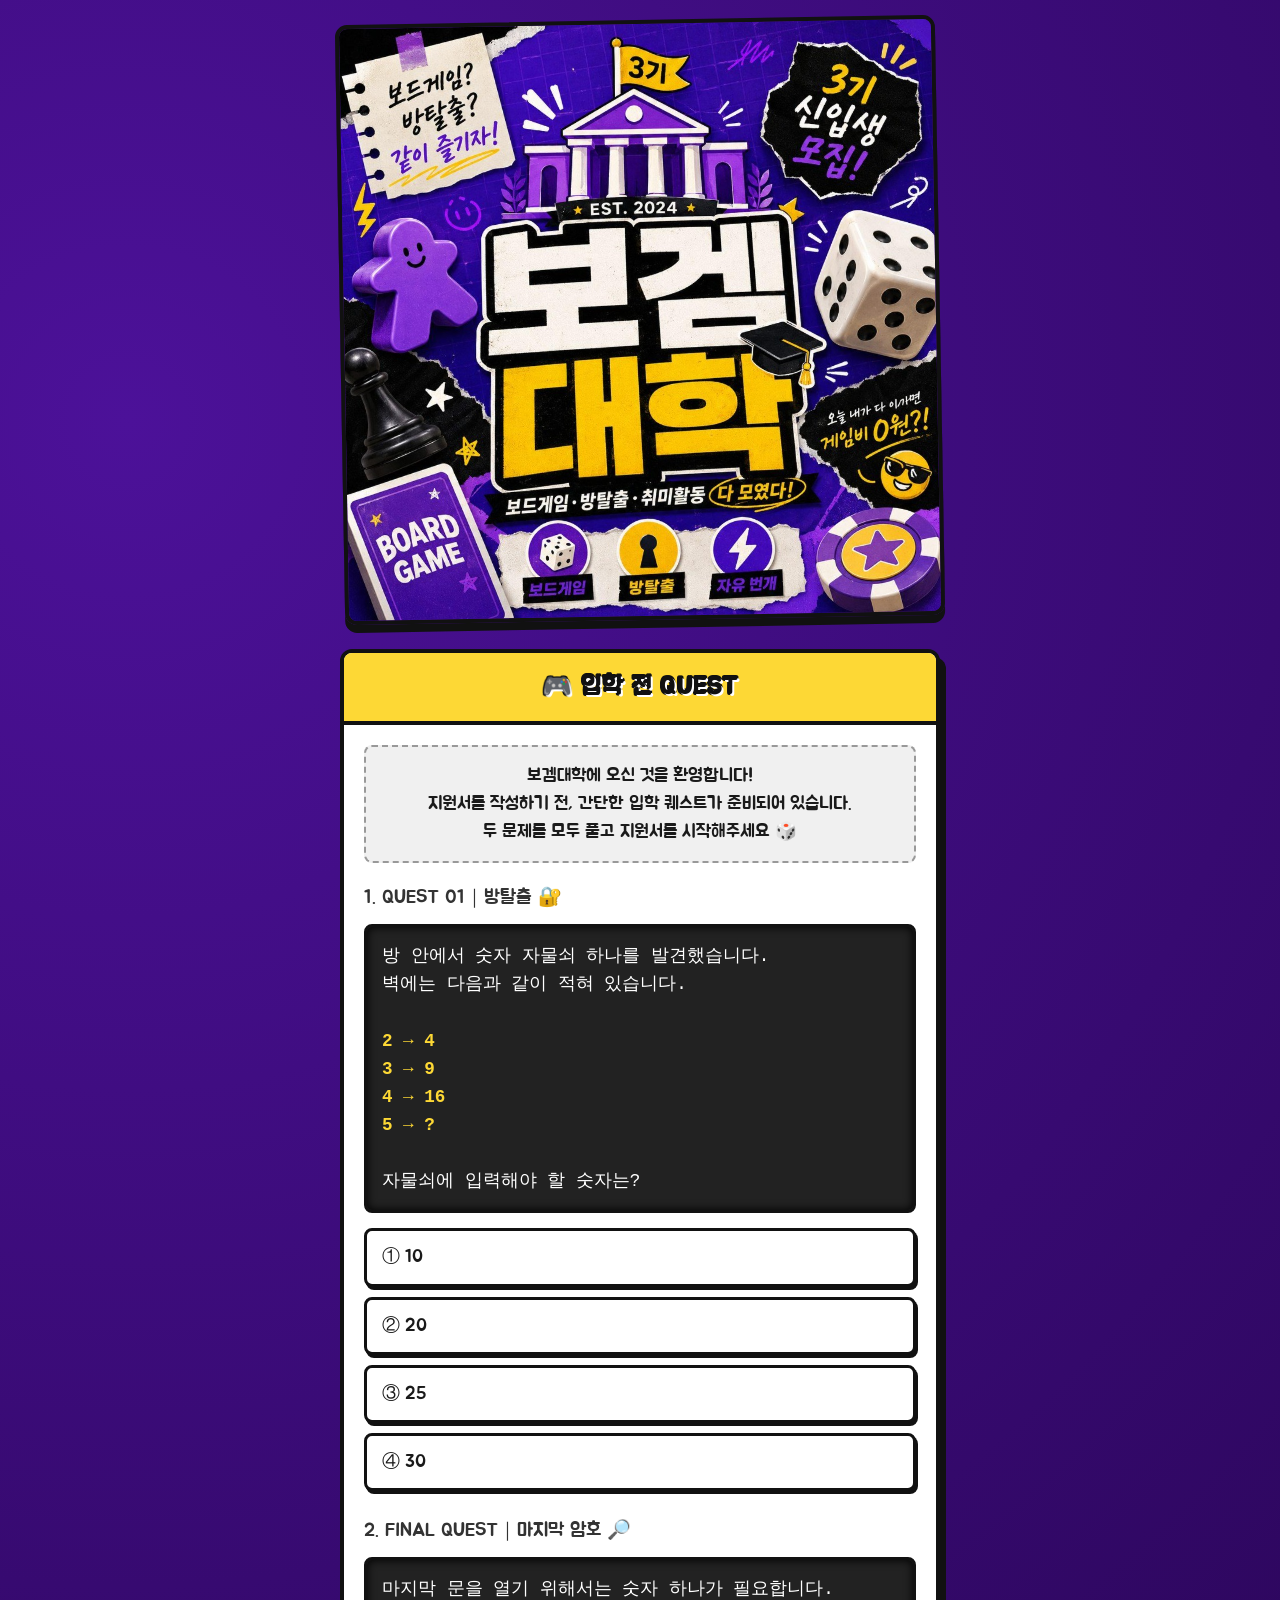
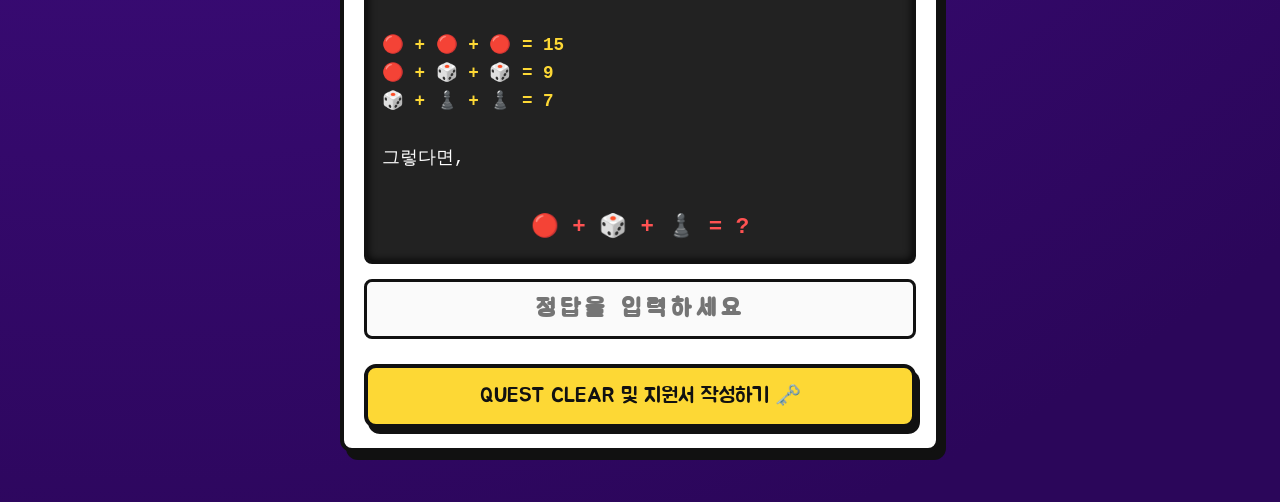
==== index.html @ d2b5875b "Initial commit: Board Game Club Application Form" ====
<!DOCTYPE html>
<html lang="ko">
<head>
    <meta charset="UTF-8">
    <meta name="viewport" content="width=device-width, initial-scale=1.0">
    <title>보겜대학 3기 신입생 지원서</title>
    <link href="https://fonts.googleapis.com/css2?family=Jua&display=swap" rel="stylesheet">
    <link rel="stylesheet" href="style.css">
</head>
<body>
    <div class="container">
        <!-- Header Image -->
        <header class="header">
            <img src="poster.jpg" alt="보겜대학 3기 모집 포스터" class="poster-img">
        </header>

        <form id="application-form" onsubmit="return submitForm(event)">
            
            <!-- QUEST SECTION (Visible initially) -->
            <div id="section-quest" class="card active-card form-section">
                <div class="card-header yellow-bg">
                    <h2>🎮 입학 전 QUEST</h2>
                </div>
                <div class="card-body">
                    <p class="intro-text">보겜대학에 오신 것을 환영합니다!<br>지원서를 작성하기 전, 간단한 입학 퀘스트가 준비되어 있습니다.<br>두 문제를 모두 풀고 지원서를 시작해주세요 🎲</p>
                    
                    <div class="question-block">
                        <label>1. QUEST 01｜방탈출 🔐</label>
                        <p class="quest-desc">
                            방 안에서 숫자 자물쇠 하나를 발견했습니다.<br>
                            벽에는 다음과 같이 적혀 있습니다.<br><br>
                            <span class="highlight">2 → 4<br>
                            3 → 9<br>
                            4 → 16<br>
                            5 → ?</span><br><br>
                            자물쇠에 입력해야 할 숫자는?
                        </p>
                        <div class="radio-group vertical">
                            <label><input type="radio" name="q1" value="10"> <span class="radio-btn">① 10</span></label>
                            <label><input type="radio" name="q1" value="20"> <span class="radio-btn">② 20</span></label>
                            <label><input type="radio" name="q1" value="25"> <span class="radio-btn">③ 25</span></label>
                            <label><input type="radio" name="q1" value="30"> <span class="radio-btn">④ 30</span></label>
                        </div>
                    </div>

                    <div class="question-block">
                        <label>2. FINAL QUEST｜마지막 암호 🔎</label>
                        <p class="quest-desc">
                            마지막 문을 열기 위해서는 숫자 하나가 필요합니다.<br><br>
                            <span class="highlight">
                            🔴 + 🔴 + 🔴 = 15<br>
                            🔴 + 🎲 + 🎲 = 9<br>
                            🎲 + ♟️ + ♟️ = 7<br>
                            </span><br>
                            그렇다면,<br><br>
                            <span class="highlight-large">🔴 + 🎲 + ♟️ = ?</span>
                        </p>
                        <input type="text" name="q2" class="text-input text-center" placeholder="정답을 입력하세요">
                    </div>

                    <button type="button" class="btn-primary btn-next" onclick="checkQuest()">QUEST CLEAR 및 지원서 작성하기 🗝️</button>
                    <p id="quest-error" class="error-msg" style="display: none;">퀘스트 정답이 틀렸습니다. 다시 도전해주세요!</p>
                </div>
            </div>

            <!-- SUCCESS MESSAGE (Hidden initially) -->
            <div id="quest-success" class="card form-section" style="display: none;">
                <div class="card-body text-center">
                    <h2 class="success-title">🎉 QUEST CLEAR!</h2>
                    <p>보겜대학 입학 퀘스트를 통과하셨습니다!<br>이제 3기 신입생 지원서를 작성해주세요. 🎓</p>
                </div>
            </div>

            <!-- BASIC INFO SECTION -->
            <div id="section-basic" class="card form-section" style="display: none;">
                <div class="card-header purple-bg">
                    <h2>👤 신입생 기본정보</h2>
                </div>
                <div class="card-body">
                    <div class="question-block">
                        <label for="q3">3. 이름을 알려주세요.</label>
                        <input type="text" id="q3" name="q3" class="text-input" required>
                    </div>

                    <div class="question-block">
                        <label for="q4">4. 나이를 알려주세요.</label>
                        <input type="text" id="q4" name="q4" class="text-input" required>
                    </div>

                    <div class="question-block">
                        <label>5. 성별을 알려주세요.</label>
                        <div class="radio-group horizontal">
                            <label><input type="radio" name="q5" value="남성" required> <span class="radio-btn">남성</span></label>
                            <label><input type="radio" name="q5" value="여성"> <span class="radio-btn">여성</span></label>
                        </div>
                    </div>

                    <div class="question-block">
                        <label for="q6">6. 학교 / 학과 / 학년을 알려주세요.</label>
                        <input type="text" id="q6" name="q6" class="text-input" placeholder="예) ○○대학교 / 경영학과 / 2학년" required>
                    </div>

                    <div class="question-block">
                        <label>7. 현재 상태를 알려주세요.</label>
                        <div class="radio-group vertical">
                            <label><input type="radio" name="q7" value="재학생" required> <span class="radio-btn">재학생</span></label>
                            <label><input type="radio" name="q7" value="휴학생"> <span class="radio-btn">휴학생</span></label>
                            <label><input type="radio" name="q7" value="기타"> <span class="radio-btn">기타</span></label>
                        </div>
                    </div>
                </div>
            </div>

            <!-- REGISTRATION SECTION -->
            <div id="section-reg" class="card form-section" style="display: none;">
                <div class="card-header yellow-bg">
                    <h2>🎲 보겜대학 수강신청</h2>
                </div>
                <div class="card-body">
                    <div class="question-block">
                        <label>8. 어떤 활동에 가장 관심이 있나요? (복수 선택 가능)</label>
                        <div class="checkbox-group vertical">
                            <label><input type="checkbox" name="q8" value="보드게임"> <span class="check-btn">보드게임</span></label>
                            <label><input type="checkbox" name="q8" value="방탈출"> <span class="check-btn">방탈출</span></label>
                            <label><input type="checkbox" name="q8" value="자유 번개"> <span class="check-btn">자유 번개 (PC방, 플스방 등)</span></label>
                            <label><input type="checkbox" name="q8" value="전부 관심 있어요"> <span class="check-btn">🙌 전부 관심 있어요!</span></label>
                        </div>
                    </div>

                    <div class="question-block">
                        <label>9. 보드게임은 평소 어느 정도 즐기시나요?</label>
                        <div class="radio-group vertical">
                            <label><input type="radio" name="q9" value="뉴비" required> <span class="radio-btn">거의 해본 적 없는 뉴비예요</span></label>
                            <label><input type="radio" name="q9" value="가끔"> <span class="radio-btn">친구들과 가끔 하는 정도예요</span></label>
                            <label><input type="radio" name="q9" value="종종"> <span class="radio-btn">보드게임 카페에 종종 가요</span></label>
                            <label><input type="radio" name="q9" value="꽤 해봄"> <span class="radio-btn">다양한 보드게임을 꽤 해봤어요</span></label>
                            <label><input type="radio" name="q9" value="고인물"> <span class="radio-btn">룰 설명까지 가능한 보겜 고인물이에요</span></label>
                        </div>
                    </div>

                    <div class="question-block">
                        <label for="q10">10. 좋아하는 보드게임이나 해보고 싶은 보드게임이 있다면 알려주세요!</label>
                        <input type="text" id="q10" name="q10" class="text-input" placeholder="없다면 ‘없음’" required>
                    </div>

                    <div class="question-block">
                        <label>11. 방탈출 경험은 어느 정도인가요?</label>
                        <div class="radio-group vertical">
                            <label><input type="radio" name="q11" value="0회" required> <span class="radio-btn">한 번도 안 해봤어요</span></label>
                            <label><input type="radio" name="q11" value="1~5회"> <span class="radio-btn">1~5회</span></label>
                            <label><input type="radio" name="q11" value="6~20회"> <span class="radio-btn">6~20회</span></label>
                            <label><input type="radio" name="q11" value="20회 이상"> <span class="radio-btn">20회 이상</span></label>
                            <label><input type="radio" name="q11" value="관심 없음"> <span class="radio-btn">방탈출은 별로 관심 없어요</span></label>
                        </div>
                    </div>
                </div>
            </div>

            <!-- AVAILABILITY SECTION -->
            <div id="section-avail" class="card form-section" style="display: none;">
                <div class="card-header purple-bg">
                    <h2>📅 활동 가능 여부</h2>
                </div>
                <div class="card-body">
                    <div class="question-block">
                        <label>12. 정기모임에 참여하기 편한 요일을 모두 선택해주세요.</label>
                        <div class="days-group">
                            <label><input type="checkbox" name="q12" value="월"> <span class="day-btn">월</span></label>
                            <label><input type="checkbox" name="q12" value="화"> <span class="day-btn">화</span></label>
                            <label><input type="checkbox" name="q12" value="수"> <span class="day-btn">수</span></label>
                            <label><input type="checkbox" name="q12" value="목"> <span class="day-btn">목</span></label>
                            <label><input type="checkbox" name="q12" value="금"> <span class="day-btn">금</span></label>
                            <label><input type="checkbox" name="q12" value="토"> <span class="day-btn">토</span></label>
                            <label><input type="checkbox" name="q12" value="일"> <span class="day-btn">일</span></label>
                        </div>
                    </div>

                    <div class="question-block">
                        <label>13. 주로 참여하기 편한 시간대를 선택해주세요.</label>
                        <div class="checkbox-group vertical">
                            <label><input type="checkbox" name="q13" value="평일 낮"> <span class="check-btn">평일 낮</span></label>
                            <label><input type="checkbox" name="q13" value="평일 저녁"> <span class="check-btn">평일 저녁</span></label>
                            <label><input type="checkbox" name="q13" value="주말 낮"> <span class="check-btn">주말 낮</span></label>
                            <label><input type="checkbox" name="q13" value="주말 저녁"> <span class="check-btn">주말 저녁</span></label>
                        </div>
                    </div>

                    <div class="question-block">
                        <label>14. 보겜대학은 주 1회 정기모임을 진행하며, 월 1회 이상 참여를 권장하고 있습니다. 활동이 가능하신가요?</label>
                        <div class="radio-group vertical">
                            <label><input type="radio" name="q14" value="네" required> <span class="radio-btn">네, 가능합니다!</span></label>
                            <label><input type="radio" name="q14" value="조율 필요"> <span class="radio-btn">일정에 따라 조율이 필요하지만 가능합니다.</span></label>
                            <label><input type="radio" name="q14" value="어려움"> <span class="radio-btn">참여가 어려울 것 같습니다.</span></label>
                        </div>
                    </div>
                </div>
            </div>

            <!-- FINAL SECTION -->
            <div id="section-final" class="card form-section" style="display: none;">
                <div class="card-header yellow-bg">
                    <h2>✏️ 마지막 지원서</h2>
                </div>
                <div class="card-body">
                    <div class="question-block">
                        <label for="q15">15. 보겜대학에 지원하게 된 이유를 간단하게 알려주세요!</label>
                        <p class="help-text">예) 보드게임을 좋아하는데 같이 할 사람이 없어서 / 새로운 사람들과 취미생활을 해보고 싶어서 / 방탈출을 같이 다닐 사람을 찾고 있어서 등</p>
                        <textarea id="q15" name="q15" class="text-area" rows="4" required></textarea>
                    </div>

                    <button type="submit" class="btn-primary btn-submit">지원서 제출하기 🚀</button>
                </div>
            </div>

        </form>
    </div>

    <script src="script.js"></script>
</body>
</html>
---- style.css ----
* {
    box-sizing: border-box;
    margin: 0;
    padding: 0;
}

body {
    font-family: 'Jua', sans-serif;
    background-color: #3b097b; /* Deep purple matching poster */
    background-image: radial-gradient(circle at 10% 20%, #4c1199 0%, #2b065a 90%);
    color: #1a1a1a;
    line-height: 1.6;
    padding: 20px;
    min-height: 100vh;
}

.container {
    max-width: 600px;
    margin: 0 auto;
}

/* Header */
.header {
    text-align: center;
    margin-bottom: 20px;
}
.poster-img {
    max-width: 100%;
    border-radius: 12px;
    box-shadow: 0 8px 0 #111;
    border: 4px solid #111;
    transform: rotate(-1deg);
    transition: transform 0.3s ease;
}
.poster-img:hover {
    transform: rotate(0deg);
}

/* Cards */
.card {
    background: #fff;
    border: 4px solid #111;
    border-radius: 12px;
    margin-bottom: 30px;
    box-shadow: 6px 8px 0 #111;
    overflow: hidden;
    animation: popIn 0.5s ease-out;
}

@keyframes popIn {
    0% { transform: translateY(20px); opacity: 0; }
    100% { transform: translateY(0); opacity: 1; }
}

.card-header {
    padding: 15px 20px;
    border-bottom: 4px solid #111;
    text-align: center;
}
.card-header h2 {
    font-size: 1.5rem;
    letter-spacing: 1px;
}
.yellow-bg { background-color: #fdd835; }
.purple-bg { background-color: #9c27b0; color: white; }
.purple-bg h2 { text-shadow: 2px 2px 0 #111; }
.yellow-bg h2 { text-shadow: 2px 2px 0 #fff, -1px -1px 0 #111, 1px -1px 0 #111, -1px 1px 0 #111, 1px 1px 0 #111; color: #111; }

.card-body {
    padding: 20px;
}

.intro-text {
    font-size: 1.1rem;
    text-align: center;
    margin-bottom: 20px;
    background: #f0f0f0;
    padding: 15px;
    border-radius: 8px;
    border: 2px dashed #999;
}

.question-block {
    margin-bottom: 25px;
}
.question-block > label {
    display: block;
    font-size: 1.2rem;
    margin-bottom: 10px;
    color: #333;
}

.quest-desc {
    background: #222;
    color: #fff;
    padding: 15px;
    border-radius: 8px;
    font-family: monospace;
    font-size: 1.1rem;
    margin-bottom: 15px;
    border: 3px solid #111;
    box-shadow: inset 0 0 10px #000;
}
.highlight { color: #fdd835; font-weight: bold; }
.highlight-large { color: #ff5252; font-size: 1.4rem; font-weight: bold; display: block; text-align: center; margin-top: 10px; }

/* Inputs */
.text-input, .text-area {
    width: 100%;
    padding: 12px;
    border: 3px solid #111;
    border-radius: 8px;
    font-family: 'Jua', sans-serif;
    font-size: 1.1rem;
    background: #fafafa;
    transition: all 0.2s;
}
.text-input:focus, .text-area:focus {
    outline: none;
    background: #fff;
    box-shadow: 0 0 0 4px rgba(253, 216, 53, 0.5);
    border-color: #673ab7;
}
.text-center { text-align: center; font-size: 1.5rem; font-weight: bold; letter-spacing: 5px; }

/* Custom Radio & Checkbox Buttons */
input[type="radio"], input[type="checkbox"] {
    display: none;
}
.radio-group, .checkbox-group {
    display: flex;
    gap: 10px;
}
.radio-group.vertical, .checkbox-group.vertical {
    flex-direction: column;
}
.radio-group.horizontal {
    flex-direction: row;
}
.radio-btn, .check-btn {
    display: block;
    padding: 12px 15px;
    border: 3px solid #111;
    border-radius: 8px;
    background: #fff;
    cursor: pointer;
    font-size: 1.1rem;
    transition: all 0.2s;
    position: relative;
    box-shadow: 2px 3px 0 #111;
}
.radio-group label:hover .radio-btn, .checkbox-group label:hover .check-btn {
    background: #f0f0f0;
    transform: translateY(-2px);
    box-shadow: 3px 5px 0 #111;
}
input[type="radio"]:checked + .radio-btn, input[type="checkbox"]:checked + .check-btn {
    background: #fdd835;
    color: #111;
    border-color: #111;
    box-shadow: 0 1px 0 #111;
    transform: translateY(2px);
}

/* Day Buttons */
.days-group {
    display: flex;
    flex-wrap: wrap;
    gap: 8px;
}
.day-btn {
    display: inline-block;
    width: 45px;
    height: 45px;
    line-height: 40px;
    text-align: center;
    border: 3px solid #111;
    border-radius: 50%;
    background: #fff;
    cursor: pointer;
    font-size: 1.2rem;
    box-shadow: 2px 3px 0 #111;
    transition: all 0.2s;
}
.days-group label:hover .day-btn {
    transform: translateY(-2px);
    box-shadow: 3px 5px 0 #111;
}
input[type="checkbox"]:checked + .day-btn {
    background: #9c27b0;
    color: white;
    box-shadow: 0 1px 0 #111;
    transform: translateY(2px);
}

/* Buttons */
.btn-primary {
    display: block;
    width: 100%;
    padding: 15px;
    font-family: 'Jua', sans-serif;
    font-size: 1.3rem;
    color: #111;
    background: #fdd835;
    border: 4px solid #111;
    border-radius: 12px;
    cursor: pointer;
    box-shadow: 4px 6px 0 #111;
    transition: all 0.1s;
    margin-top: 20px;
}
.btn-primary:active {
    box-shadow: 0 0 0 #111;
    transform: translateY(6px);
}
.btn-submit { background: #00e676; }

.error-msg {
    color: #f44336;
    text-align: center;
    margin-top: 15px;
    font-weight: bold;
    font-size: 1.1rem;
    background: #ffebee;
    padding: 10px;
    border-radius: 8px;
    border: 2px solid #f44336;
}

.success-title {
    font-size: 2rem;
    color: #4caf50;
    margin-bottom: 10px;
    text-shadow: 1px 1px 0 #111;
}

.help-text {
    font-size: 0.9rem;
    color: #666;
    margin-bottom: 10px;
    font-family: sans-serif;
}
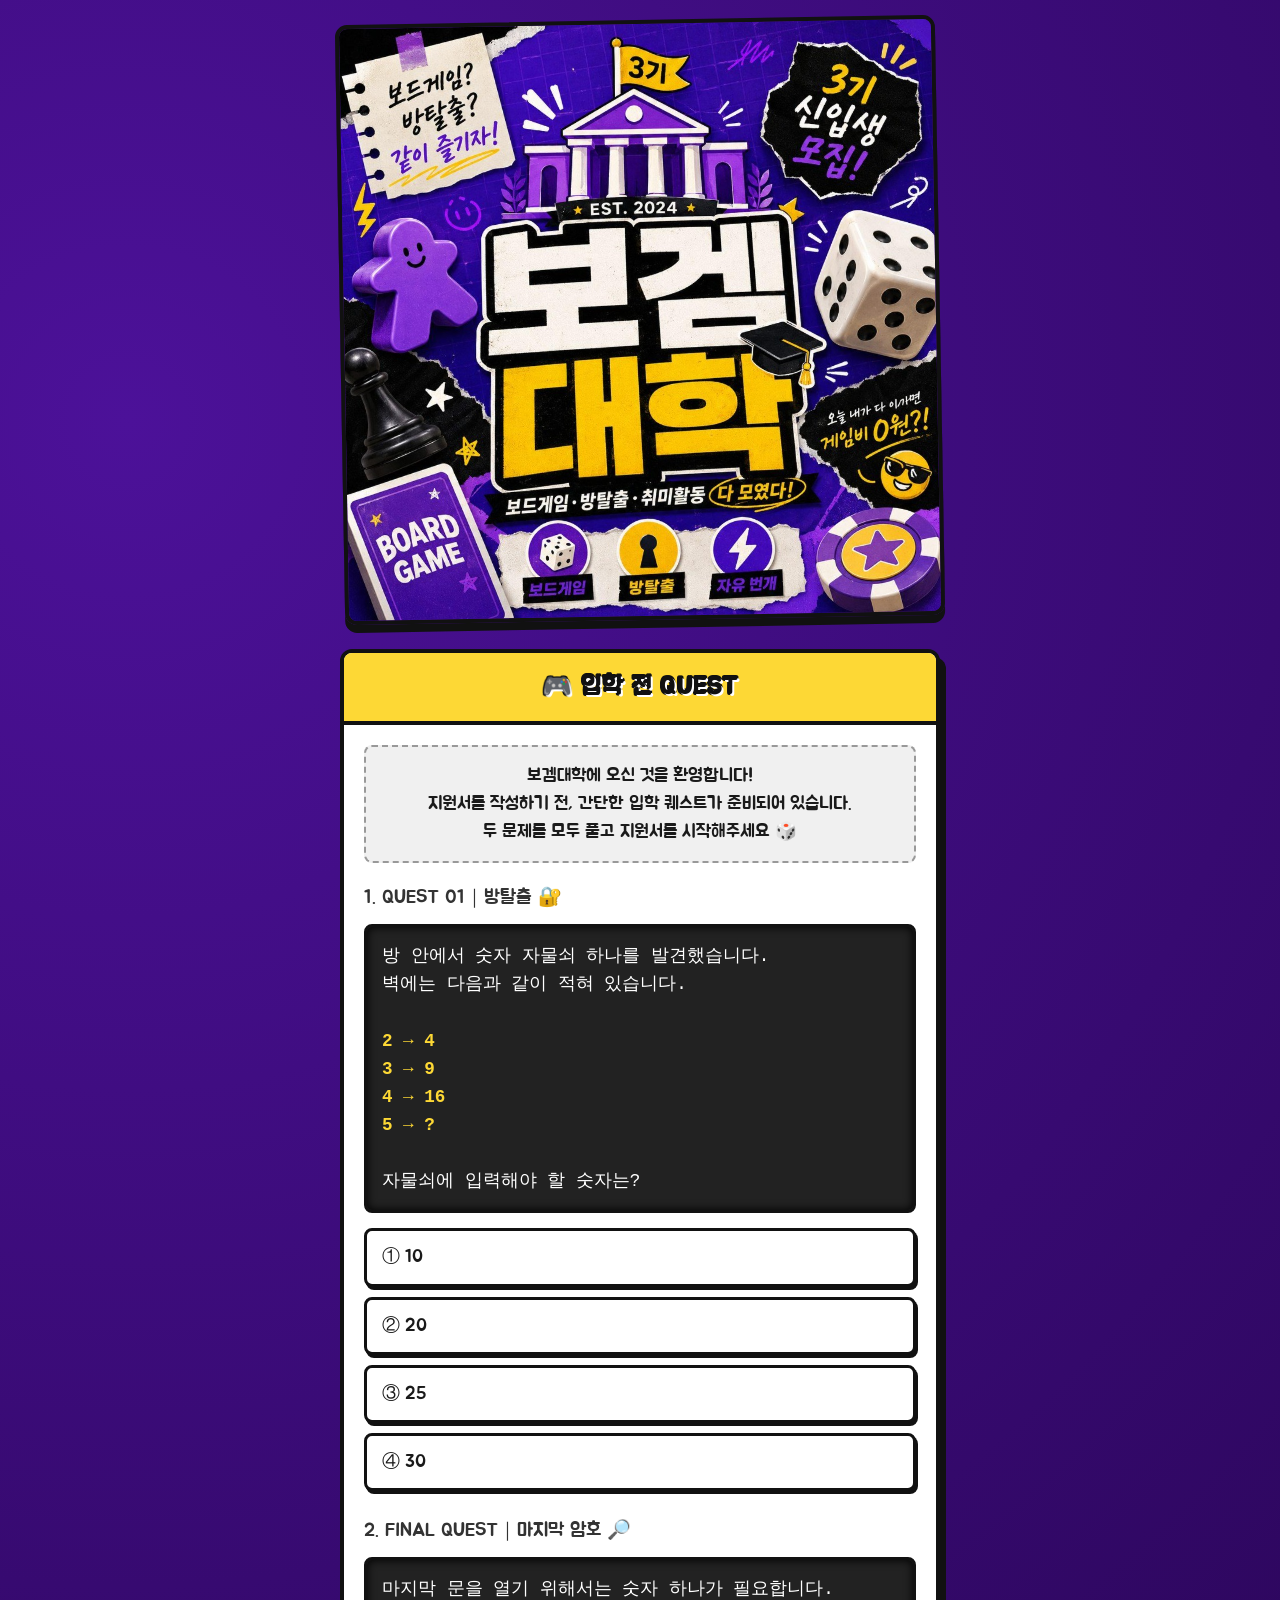
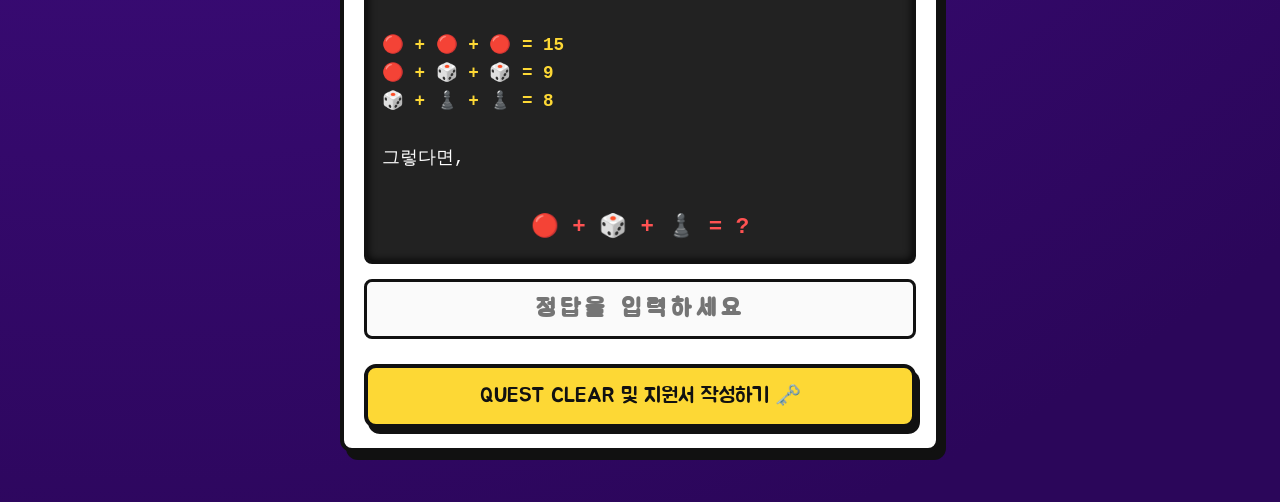
==== commit cfbd64dd: "Update Quest 2 logic and answer" ====
--- a/index.html
+++ b/index.html
@@ -50,7 +50,7 @@
                             <span class="highlight">
                             🔴 + 🔴 + 🔴 = 15<br>
                             🔴 + 🎲 + 🎲 = 9<br>
-                            🎲 + ♟️ + ♟️ = 7<br>
+                            🎲 + ♟️ + ♟️ = 8<br>
                             </span><br>
                             그렇다면,<br><br>
                             <span class="highlight-large">🔴 + 🎲 + ♟️ = ?</span>
